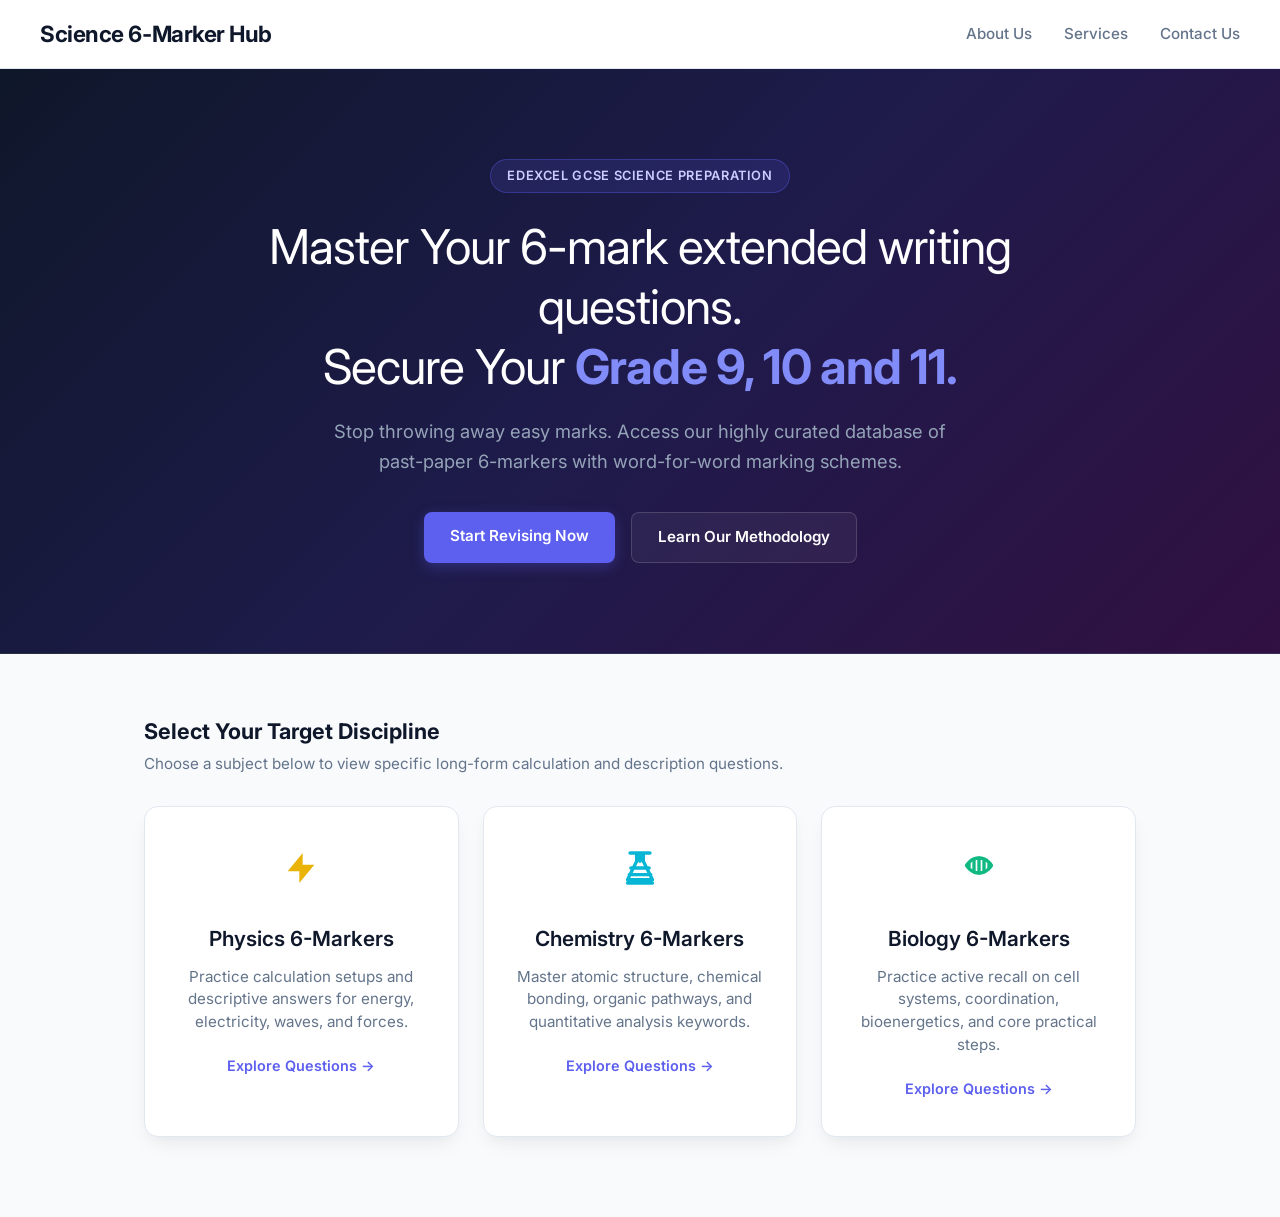
==== index.html @ d4a6e30b "Add files via upload" ====
<!DOCTYPE html>
<html lang="en">
<head>
    <meta charset="UTF-8">
    <meta name="viewport" content="width=device-width, initial-scale=1.0">
    <title>Science 6-Marker Hub</title>
    <link href="https://fonts.googleapis.com/css2?family=Inter:wght@300;400;500;600;700&display=swap" rel="stylesheet">
    <link rel="stylesheet" href="style.css">
    <script defer src="https://cloud.umami.is/script.js" data-website-id="7f2b7de7-ae0b-407a-bd67-a8b2489c8e01"></script>
    <meta name="google-site-verification" content="FBWIJulvHArpdq0HmA_LhvF2AHyaF7AgH3ucS09rpbA" />
</head>
<body>

    <nav class="top-nav-bar">
        <h1 class="brand-title">Science 6-Marker Hub</h1>
        <div class="nav-links-cluster">
            <a href="about.html" class="top-nav-link">About Us</a>
            <a href="services.html" class="top-nav-link">Services</a>
            <a href="contact.html" class="top-nav-link">Contact Us</a>
        </div>
    </nav>

    <section class="hero-section">
        <div class="hero-content">
            <span class="hero-badge">Edexcel GCSE Science Preparation</span>
            <h2 class="hero-title">Master Your 6-mark extended writing questions. <br>Secure Your <strong>Grade 9, 10 and 11.</strong></h2>
            <p class="hero-subtitle">Stop throwing away easy marks. Access our highly curated database of past-paper 6-markers with word-for-word marking schemes.</p>
            
            <div class="hero-actions">
                <a href="#directory" class="hero-btn primary-btn">Start Revising Now </a>
                <a href="about.html" class="hero-btn secondary-btn">Learn Our Methodology</a>
            </div>
        </div>
    </section>

    <div class="app-container" id="directory">
        <div class="section-header">
            <h3>Select Your Target Discipline</h3>
            <p>Choose a subject below to view specific long-form calculation and description questions.</p>
        </div>

        <main class="directory-grid">
            <a href="physics.html" class="subject-card">
                <div class="card-icon" style="color: #eab308;">
                    <svg xmlns="http://www.w3.org/2000/svg" width="40" height="40" viewBox="0 0 24 24" fill="currentColor">
                        <path d="M13 10V3L4 14h7v7l9-11h-7z"/>
                    </svg>
                </div>
                <h2>Physics 6-Markers</h2>
                <p>Practice calculation setups and descriptive answers for energy, electricity, waves, and forces.</p>
                <span class="card-action-link">Explore Questions →</span>
            </a>

            <a href="chemistry.html" class="subject-card">
                <div class="card-icon" style="color: #06b6d4;">
                    <svg xmlns="http://www.w3.org/2000/svg" width="40" height="40" viewBox="0 0 24 24" fill="none" stroke="currentColor" stroke-width="2" stroke-linecap="round" stroke-linejoin="round">
                        <path d="M6 3h12M12 3v5M4.5 21h15M6.5 12h11M5.5 16h13M10 8l-5.5 11h15L14 8V3h-4z"/>
                    </svg>
                </div>
                <h2>Chemistry 6-Markers</h2>
                <p>Master atomic structure, chemical bonding, organic pathways, and quantitative analysis keywords.</p>
                <span class="card-action-link">Explore Questions →</span>
            </a>

            <a href="biology.html" class="subject-card">
                <div class="card-icon" style="color: #10b981;">
                    <svg xmlns="http://www.w3.org/2000/svg" width="40" height="40" viewBox="0 0 24 24" fill="none" stroke="currentColor" stroke-width="2" stroke-linecap="round" stroke-linejoin="round">
                        <path d="M4.5 10.5C4.5 10.5 7 6 12 6s7.5 4.5 7.5 4.5-2.5 4.5-7.5 4.5-7.5-4.5-7.5-4.5z"/>
                        <path d="M12 6v9M9 7.5v6M15 7.5v6M6 9.5v2M18 9.5v2"/>
                    </svg>
                </div>
                <h2>Biology 6-Markers</h2>
                <p>Practice active recall on cell systems, coordination, bioenergetics, and core practical steps.</p>
                <span class="card-action-link">Explore Questions →</span>
            </a>
        </main>
    </div>

</body>
</html>
---- style.css ----
/* ==========================================
   THEME CONFIGURATIONS (Crisp Light Mode)
   ========================================== */
:root {
  --bg-color: #f8fafc;      /* Clean, off-white background canvas */
  --card-bg: #ffffff;       /* Pure white card surfaces to stand out */
  --primary: #5d5fef;       /* Premium brand indigo/purple accent look */
  --primary-hover: #4b4dd6; /* Deeper tone for hover states */
  --text-main: #0f172a;     /* Deep charcoal/slate for razor-sharp text contrast */
  --text-muted: #64748b;    /* Elegant slate-gray for descriptive copy */
  --border: #e2e8f0;        /* Light gray borders for a clean outline look */
}

/* ==========================================
   BASE & STRUCTURAL CONTAINER LAYOUTS
   ========================================== */
* {
  box-sizing: border-box;
  margin: 0;
  padding: 0;
}

body {
  font-family: 'Inter', -apple-system, BlinkMacSystemFont, "Segoe UI", Roboto, sans-serif;
  background-color: var(--bg-color);
  color: var(--text-main);
  line-height: 1.6;
}

.app-container {
  max-width: 1040px;
  margin: 0 auto;
  padding: 0 24px 80px 24px; /* Generous breathing space at the bottom */
}

/* ==========================================
   GLOBAL TOP NAVIGATION BAR STYLING
   ========================================== */
.top-nav-bar {
  display: flex;
  justify-content: space-between;
  align-items: center;
  background: var(--card-bg);
  border-bottom: 1px solid var(--border);
  padding: 16px 40px;
  position: sticky;
  top: 0;
  z-index: 1000;
}

.brand-title {
  font-size: 1.4rem;
  font-weight: 700;
  color: var(--text-main);
  letter-spacing: -0.02em;
  margin: 0;
}

.nav-links-cluster {
  display: flex;
  gap: 32px;
}

.top-nav-link {
  color: var(--text-muted);
  text-decoration: none;
  font-weight: 500;
  font-size: 0.95rem;
  transition: color 0.2s ease;
}

.top-nav-link:hover {
  color: var(--primary);
}

/* ==========================================
   LANDING HERO CONTAINER & ACTIONS
   ========================================== */
.hero-section {
  background: linear-gradient(135deg, #0f172a 0%, #1e1b4b 50%, #311042 100%);
  padding: 90px 24px;
  text-align: center;
  color: #ffffff;
  border-bottom: 1px solid rgba(255, 255, 255, 0.1);
}

.hero-content {
  max-width: 800px;
  margin: 0 auto;
  animation: heroFadeIn 0.5s ease-out;
}

@keyframes heroFadeIn {
  from { opacity: 0; transform: translateY(15px); }
  to { opacity: 1; transform: translateY(0); }
}

.hero-badge {
  background: rgba(93, 95, 239, 0.15);
  border: 1px solid rgba(93, 95, 239, 0.35);
  color: #cbccff;
  padding: 6px 16px;
  border-radius: 99px;
  font-size: 0.8rem;
  font-weight: 600;
  letter-spacing: 0.05em;
  text-transform: uppercase;
  display: inline-block;
  margin-bottom: 24px;
}

.hero-title {
  font-size: 3rem;
  font-weight: 400;
  line-height: 1.25;
  letter-spacing: -0.02em;
  margin-bottom: 20px;
}

.hero-title strong {
  font-weight: 700;
  color: #818cf8; /* Soft readable purple indigo pop */
}

.hero-subtitle {
  font-size: 1.15rem;
  color: #94a3b8;
  line-height: 1.6;
  max-width: 620px;
  margin: 0 auto 36px auto;
}

.hero-actions {
  display: flex;
  justify-content: center;
  gap: 16px;
}

.hero-btn {
  padding: 12px 26px;
  border-radius: 8px;
  font-weight: 600;
  font-size: 0.95rem;
  text-decoration: none;
  transition: all 0.2s ease;
}

.primary-btn {
  background: var(--primary);
  color: #ffffff;
  box-shadow: 0 4px 14px rgba(93, 95, 239, 0.3);
}

.primary-btn:hover {
  background: var(--primary-hover);
  transform: translateY(-2px);
  box-shadow: 0 6px 20px rgba(93, 95, 239, 0.5);
}

.secondary-btn {
  background: rgba(255, 255, 255, 0.05);
  color: #ffffff;
  border: 1px solid rgba(255, 255, 255, 0.15);
}

.secondary-btn:hover {
  background: rgba(255, 255, 255, 0.1);
  border-color: rgba(255, 255, 255, 0.3);
}

/* ==========================================
   GRIDS AND DIRECTORY CARDS Layouts
   ========================================== */
.section-header {
  margin-top: 60px;
  margin-bottom: 30px;
  text-align: left;
}

.section-header h3 {
  font-size: 1.35rem;
  font-weight: 700;
  color: var(--text-main);
  margin-bottom: 4px;
}

.section-header p {
  color: var(--text-muted);
  font-size: 0.95rem;
}

.directory-grid {
  display: grid;
  grid-template-columns: repeat(auto-fit, minmax(280px, 1fr));
  gap: 24px;
}

.subject-card {
  background-color: var(--card-bg);   
  border: 1px solid var(--border);    
  border-radius: 14px;          
  padding: 35px 24px;
  text-align: center;
  text-decoration: none;        
  color: inherit;               
  box-shadow: 0 10px 25px -5px rgba(15, 23, 42, 0.05), 0 8px 16px -6px rgba(15, 23, 42, 0.05); 
  transition: transform 0.25s ease, border-color 0.25s ease, box-shadow 0.25s ease;
}

.subject-card:hover {
  transform: translateY(-5px);  
  border-color: #cbd5e1;        
  box-shadow: 0 20px 25px -5px rgba(15, 23, 42, 0.1), 0 10px 10px -5px rgba(15, 23, 42, 0.04);
}

.card-icon {
  font-size: 2.5rem;
  margin-bottom: 16px;
}

.subject-card h2 {
  font-size: 1.3rem;
  font-weight: 600;
  color: var(--text-main);
  margin-bottom: 10px;
}

.subject-card p {
  color: var(--text-muted);
  font-size: 0.95rem;
  line-height: 1.5;
}

.card-action-link {
  display: inline-block;
  margin-top: 20px;
  font-size: 0.9rem;
  font-weight: 600;
  color: var(--primary);
  transition: transform 0.2s ease;
}

.subject-card:hover .card-action-link {
  transform: translateX(4px);
}

/* ==========================================
   SUBJECT SUBPAGE STRUCTURES
   ========================================== */
.subject-header {
  text-align: left;
  margin-top: 40px;
  margin-bottom: 30px;
}

.back-link {
  color: var(--primary);
  text-decoration: none;
  font-weight: 600;
  font-size: 0.95rem;
  display: inline-block;
  margin-bottom: 16px;
  transition: color 0.2s ease;
}

.back-link:hover {
  color: var(--primary-hover);
}

.subject-title {
  font-size: 2.4rem;
  font-weight: 700;
  color: var(--text-main);
  letter-spacing: -0.02em;
  margin-bottom: 6px;
}

.subject-subtitle {
  color: var(--text-muted);
  font-size: 1.05rem;
}

.controls-bar {
  background: var(--card-bg);
  border: 1px solid var(--border);
  border-radius: 12px;
  padding: 16px 24px;
  margin-bottom: 35px;
}

.filter-wrapper {
  display: flex;
  align-items: center;
  gap: 12px;
}

.filter-wrapper label {
  font-weight: 600;
  font-size: 0.95rem;
  color: var(--text-main);
}

.filter-wrapper select {
  padding: 8px 16px;
  font-size: 0.95rem;
  font-family: inherit;
  color: var(--text-main);
  background: var(--bg-color);
  border: 1px solid var(--border);
  border-radius: 6px;
  outline: none;
  cursor: pointer;
  min-width: 220px;
  transition: border-color 0.2s ease;
}

.filter-wrapper select:focus {
  border-color: var(--primary);
}

.feed-status-heading {
  font-size: 1.25rem;
  font-weight: 700;
  margin-bottom: 20px;
  color: var(--text-main);
}

/* ==========================================
   DYNAMIC QUESTION FEED CARDS
   ========================================== */
.card {
  background: var(--card-bg);
  border: 1px solid var(--border);
  border-radius: 12px;       
  padding: 24px;
  margin-bottom: 20px;
  box-shadow: 0 4px 6px -1px rgba(15, 23, 42, 0.02);
  cursor: pointer;
  transition: transform 0.2s ease, box-shadow 0.2s ease;
}

.card:hover {
  transform: translateY(-2px);
  box-shadow: 0 10px 15px -3px rgba(15, 23, 42, 0.05);
}

.card-header {
  display: flex;
  justify-content: space-between; 
  align-items: center;            
  margin-bottom: 14px;
  border-bottom: 1px solid var(--border); 
  padding-bottom: 8px;
}

.question-text {
  font-size: 1.05rem;
  color: var(--text-main);
  line-height: 1.6;
}

.question-diagram {
  display: block;
  max-width: 100%;           
  height: auto;              
  max-height: 250px;         
  margin: 16px auto 0 auto;  
  border: 1px solid var(--border);
  border-radius: 6px;
  background-color: #f8fafc; 
}

.no-questions {  
  color: var(--text-muted);  
  font-style: italic;  
  text-align: center;  
  padding: 40px;  
}

/* ==========================================
   INTERACTIVE POP-UP MODAL FRAMEWORK
   ========================================== */
.modal {
  position: fixed;
  top: 0;
  left: 0;
  width: 100%;
  height: 100%;
  background-color: rgba(15, 23, 42, 0.5); 
  backdrop-filter: blur(4px);               
  display: flex;
  justify-content: center;
  align-items: center;
  z-index: 9999;                            
  padding: 20px;
}

.modal-content {
  background: var(--card-bg);
  width: 100%;
  max-width: 680px;                         
  max-height: 85vh;
  border-radius: 16px;
  box-shadow: 0 25px 50px -12px rgba(15, 23, 42, 0.25);
  display: flex;
  flex-direction: column;
  position: relative;
  animation: modalSlideUp 0.25s ease-out;   
  overflow: hidden;
}

@keyframes modalSlideUp {
  from { transform: translateY(20px); opacity: 0; }
  to { transform: translateY(0); opacity: 1; }
}

.modal-header {
  padding: 18px 24px;
  border-bottom: 1px solid var(--border);
  display: flex;
  justify-content: space-between;
  align-items: center;
  background: #f8fafc;
}

#modal-topic {
  font-weight: 600;
  color: var(--primary);
  font-size: 0.95rem;
}

#modal-counter {
  font-size: 0.85rem;
  color: var(--text-muted);
  font-weight: 500;
}

.modal-body {
  padding: 24px;
  overflow-y: auto;                         
  flex-grow: 1;
}

.close-modal-btn {
  position: absolute;
  top: 14px;
  right: 20px;
  font-size: 1.8rem;
  color: var(--text-muted);
  cursor: pointer;
  transition: color 0.2s ease;
  z-index: 10;
}

.close-modal-btn:hover {
  color: #ef4444;                           
}

.modal-footer {
  padding: 16px 24px;
  border-top: 1px solid var(--border);
  background: #f8fafc;
}

.modal-nav-bar {
  display: flex;
  justify-content: space-between;
  padding: 12px 24px;
  background: var(--card-bg);
  border-top: 1px solid var(--border);
}

.action-btn {
  background: var(--card-bg);
  border: 1px solid var(--border);
  padding: 8px 16px;
  border-radius: 6px;
  font-family: inherit;
  font-weight: 600;
  font-size: 0.9rem;
  color: var(--text-main);
  cursor: pointer;
  transition: all 0.2s ease;
}

.action-btn:hover {
  background: var(--bg-color);
  border-color: #cbd5e1;
}

.scheme-toggle {
  width: 100%;                              
  background: #f0fdf4;                      
  color: #166534;
  border-color: #bbf7d0;
}

.scheme-toggle:hover {
  background: #dcfce7;
  border-color: #86efac;
}

.marking-scheme-panel {
  margin-top: 14px;
  padding: 16px;
  background: #f8fafc;
  border: 1px dashed #cbd5e1;
  border-radius: 8px;
  max-height: 200px;
  overflow-y: auto;
}

#modal-scheme-list {
  padding-left: 0;
  margin: 0;
}

#modal-scheme-list li {
  font-size: 0.95rem;
  color: #1e293b;
  line-height: 1.5;
  margin-bottom: 8px;
}

/* ==========================================
   CUSTOM SCROLLBARS & RESPONSIVENESS
   ========================================== */
::-webkit-scrollbar {
  width: 8px;
  height: 8px;
}

::-webkit-scrollbar-track {
  background: #f1f5f9;
}

::-webkit-scrollbar-thumb {
  background: #cbd5e1;
  border-radius: 10px;
}

::-webkit-scrollbar-thumb:hover {
  background: #94a3b8;
}

@media (max-width: 768px) {
  .hero-title { font-size: 2.2rem; }
  .hero-actions { flex-direction: column; gap: 12px; }
  .hero-btn { width: 100%; text-align: center; }
  .top-nav-bar { padding: 16px 20px; }
  .nav-links-cluster { gap: 16px; }
}
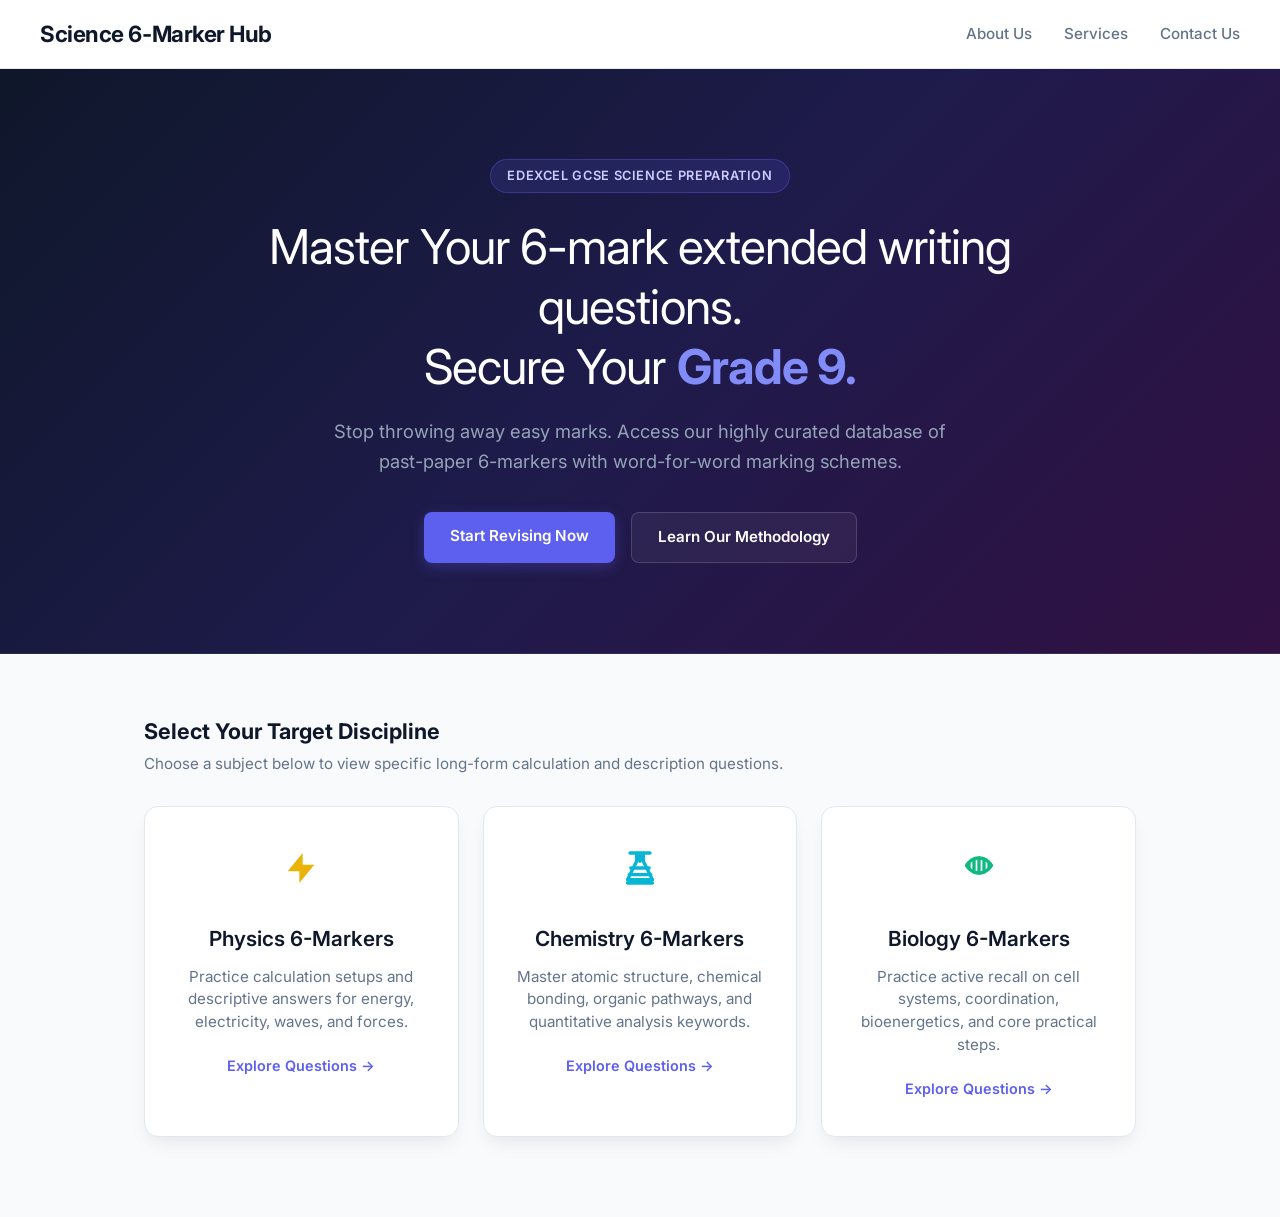
==== commit 8bce1778: "Add files via upload fixed the grade issue" ====
--- a/index.html
+++ b/index.html
@@ -23,7 +23,7 @@
     <section class="hero-section">
         <div class="hero-content">
             <span class="hero-badge">Edexcel GCSE Science Preparation</span>
-            <h2 class="hero-title">Master Your 6-mark extended writing questions. <br>Secure Your <strong>Grade 9, 10 and 11.</strong></h2>
+            <h2 class="hero-title">Master Your 6-mark extended writing questions. <br>Secure Your <strong>Grade 9.</strong></h2>
             <p class="hero-subtitle">Stop throwing away easy marks. Access our highly curated database of past-paper 6-markers with word-for-word marking schemes.</p>
             
             <div class="hero-actions">
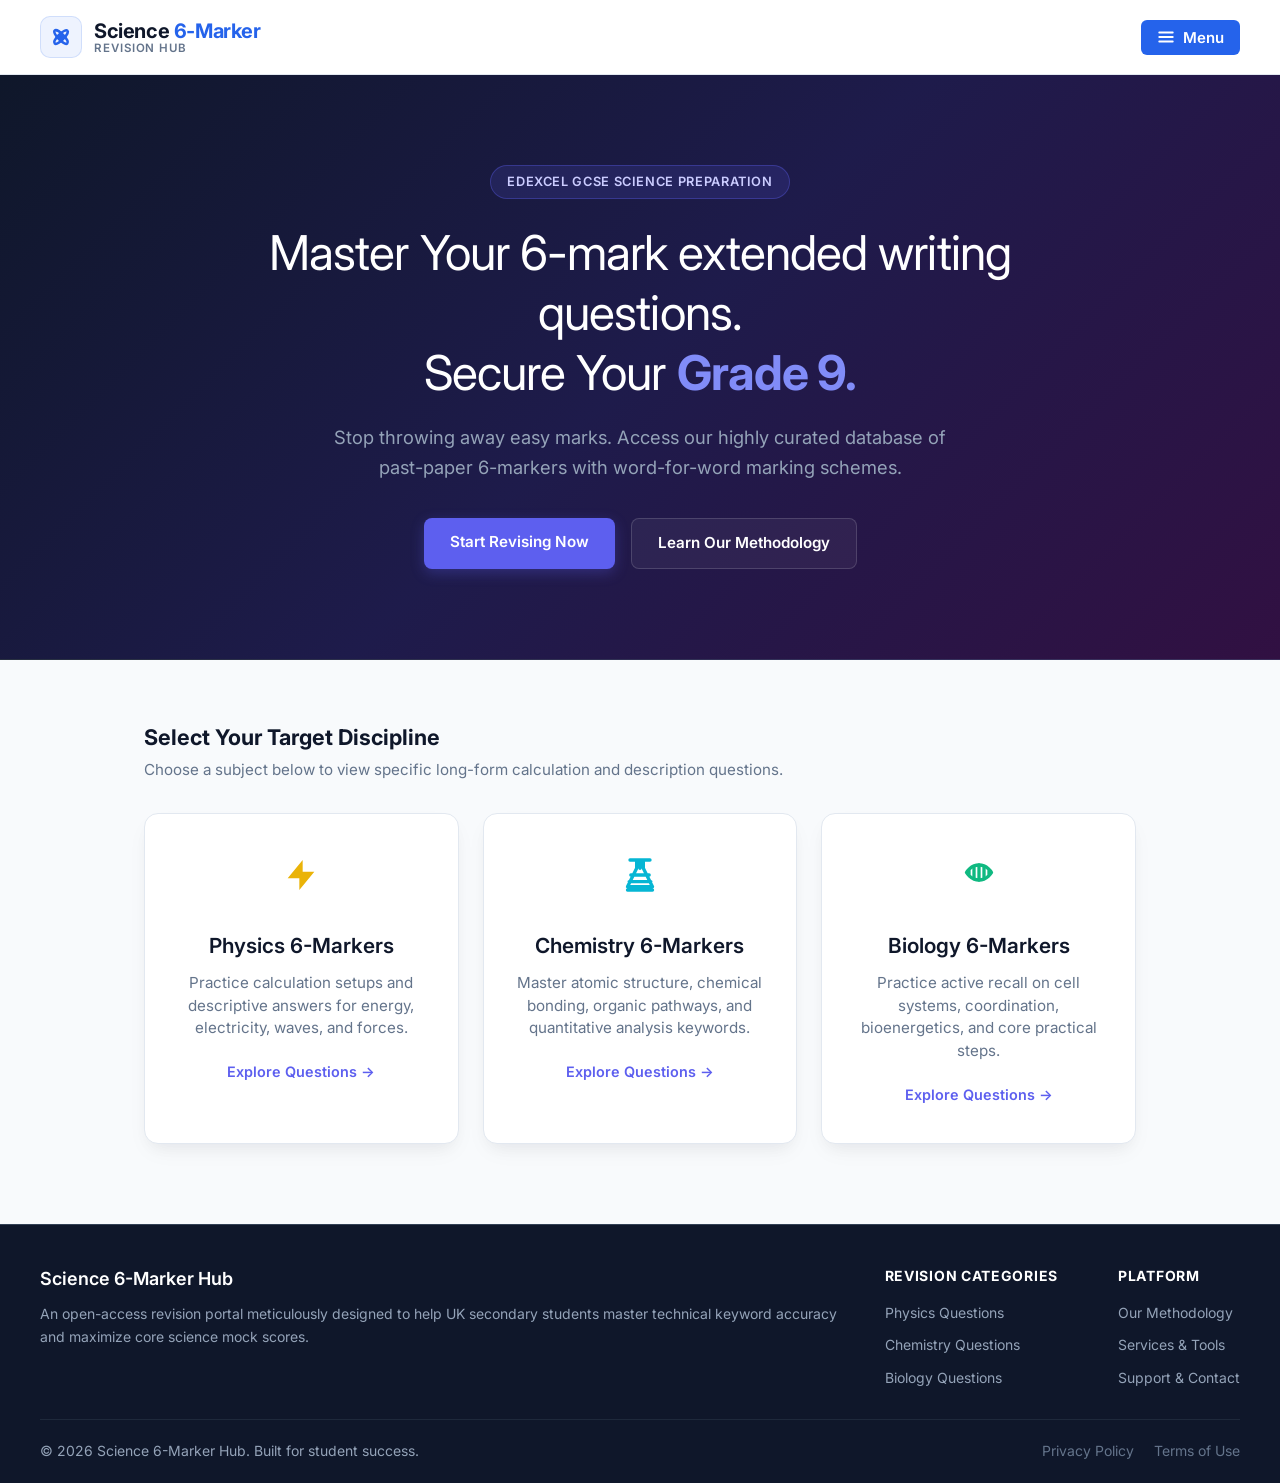
==== commit 9a2a2ba8: "Add files via upload" ====
--- a/index.html
+++ b/index.html
@@ -1,80 +1,340 @@
 <!DOCTYPE html>
 <html lang="en">
 <head>
+    <link rel="icon" type="image/svg+xml" href="favicon.svg">
     <meta charset="UTF-8">
     <meta name="viewport" content="width=device-width, initial-scale=1.0">
-    <title>Science 6-Marker Hub</title>
+    <title>Science 6-Marker Hub | GCSE Biology, Chemistry, Physics Revision</title>
     <link href="https://fonts.googleapis.com/css2?family=Inter:wght@300;400;500;600;700&display=swap" rel="stylesheet">
     <link rel="stylesheet" href="style.css">
     <script defer src="https://cloud.umami.is/script.js" data-website-id="7f2b7de7-ae0b-407a-bd67-a8b2489c8e01"></script>
     <meta name="google-site-verification" content="FBWIJulvHArpdq0HmA_LhvF2AHyaF7AgH3ucS09rpbA" />
+
+    <style>
+        /* Setup page wrapper layout to keep footer at the bottom */
+        html, body {
+            height: 100%;
+            margin: 0;
+            display: flex;
+            flex-direction: column;
+            font-family: 'Inter', sans-serif;
+        }
+
+        /* Forces content area to fill the space above the footer */
+        .content-wrapper {
+            flex: 1 0 auto;
+        }
+
+       /* The Side Navigation Panel - Modified for Right Side */
+        .side-menu {
+            height: 100%;
+            width: 0; 
+            position: fixed;
+            z-index: 2000; 
+            top: 0;
+            right: 0; /* ⬅️ Changed from left to right */
+            background-color: #111111; 
+            overflow-x: hidden;
+            transition: 0.4s ease; 
+            padding-top: 60px;
+            box-shadow: 0 0 15px rgba(0, 0, 0, 0.5);
+        }
+
+        /* Menu Links */
+        .side-menu a {
+            padding: 15px 30px;
+            text-decoration: none;
+            font-size: 20px;
+            font-weight: 500;
+            color: #94a3b8; /* Subtle text link color */
+            display: block;
+            transition: 0.3s;
+        }
+
+        /* Hover effect on menu options */
+        .side-menu a:hover {
+            color: #ffffff;
+            background-color: #1e293b; /* Highlights selection panel */
+        }
+
+        /* Close Button inside the panel */
+        .side-menu .close-btn {
+            position: absolute;
+            top: 15px;
+            left: 25px;
+            font-size: 36px;
+            padding: 0;
+            background: none;
+            border: none;
+            line-height: 1;
+        }
+        
+        .side-menu .close-btn:hover {
+            background-color: transparent;
+            color: #ef4444; /* Turns red when hovered */
+        }
+
+        /* Overhauled Trigger Button Design */
+        .menu-btn {
+            font-family: 'Inter', sans-serif;
+            font-size: 15px;
+            font-weight: 600;
+            cursor: pointer;
+            background-color: #2563eb; /* Matches primary brand blue button */
+            color: white;
+            padding: 8px 16px;
+            border: none;
+            border-radius: 6px;
+            display: flex;
+            align-items: center;
+            gap: 8px;
+            transition: background 0.2s ease;
+        }
+
+        .menu-btn:hover {
+            background-color: #1d4ed8;
+        }
+
+        /* --- MODERN FOOTER CSS --- */
+        .site-footer {
+            flex-shrink: 0;
+            background-color: #0f172a; /* Sophisticated deep slate dark background */
+            color: #94a3b8;
+            padding: 40px 20px 20px 20px;
+            border-top: 1px solid #334155;
+            font-size: 14px;
+        }
+
+        .footer-container {
+            max-width: 1200px;
+            margin: 0 auto;
+            display: flex;
+            flex-wrap: wrap;
+            justify-content: space-between;
+            gap: 30px;
+        }
+
+        .footer-brand {
+            flex: 1;
+            min-width: 250px;
+        }
+
+        .footer-brand h4 {
+            color: #ffffff;
+            font-size: 18px;
+            margin: 0 0 10px 0;
+            font-weight: 600;
+        }
+
+        .footer-brand p {
+            line-height: 1.6;
+            margin: 0;
+        }
+
+        .footer-links-group {
+            display: flex;
+            gap: 60px;
+            flex-wrap: wrap;
+        }
+
+        .footer-column {
+            display: flex;
+            flex-direction: column;
+            gap: 10px;
+        }
+
+        .footer-column h5 {
+            color: #ffffff;
+            font-size: 14px;
+            margin: 0 0 5px 0;
+            text-transform: uppercase;
+            letter-spacing: 0.05em;
+        }
+
+        .footer-column a {
+            color: #94a3b8;
+            text-decoration: none;
+            transition: color 0.2s ease;
+        }
+
+        .footer-column a:hover {
+            color: #3b82f6; /* Pops blue on hover */
+        }
+
+        .footer-bottom {
+            max-width: 1200px;
+            margin: 30px auto 0 auto;
+            padding-top: 20px;
+            border-top: 1px solid #1e293b;
+            display: flex;
+            justify-content: space-between;
+            flex-wrap: wrap;
+            gap: 15px;
+            align-items: center;
+        }
+
+        .footer-bottom p {
+            margin: 0;
+        }
+
+        .footer-meta-links {
+            display: flex;
+            gap: 20px;
+        }
+
+        .footer-meta-links a {
+            color: #64748b;
+            text-decoration: none;
+        }
+
+        .footer-meta-links a:hover {
+            color: #94a3b8;
+        }
+    </style>
 </head>
 <body>
 
-    <nav class="top-nav-bar">
-        <h1 class="brand-title">Science 6-Marker Hub</h1>
-        <div class="nav-links-cluster">
-            <a href="about.html" class="top-nav-link">About Us</a>
-            <a href="services.html" class="top-nav-link">Services</a>
-            <a href="contact.html" class="top-nav-link">Contact Us</a>
+    <div class="content-wrapper">
+
+        <div id="sideMenu" class="side-menu">
+            <a href="javascript:void(0)" class="close-btn" onclick="toggleMenu()">&times;</a>
+            <a href="index.html" onclick="toggleMenu()">Home</a>
+            <a href="physics.html" onclick="toggleMenu()">Physics</a>
+            <a href="chemistry.html" onclick="toggleMenu()">Chemistry</a>
+            <a href="biology.html" onclick="toggleMenu()">Biology</a>
+            <a href="about.html" onclick="toggleMenu()">About Us</a>
+            <a href="services.html" onclick="toggleMenu()">Services</a>
+            <a href="contact.html" onclick="toggleMenu()">Contact Us</a>
         </div>
-    </nav>
-
-    <section class="hero-section">
-        <div class="hero-content">
-            <span class="hero-badge">Edexcel GCSE Science Preparation</span>
-            <h2 class="hero-title">Master Your 6-mark extended writing questions. <br>Secure Your <strong>Grade 9.</strong></h2>
-            <p class="hero-subtitle">Stop throwing away easy marks. Access our highly curated database of past-paper 6-markers with word-for-word marking schemes.</p>
+
+        <nav class="top-nav-bar">
+            <a href="index.html" class="brand-logo-link" style="text-decoration: none; display: flex; align-items: center; gap: 12px;">
+                <div class="logo-icon-wrapper" style="display: flex; align-items: center; justify-content: center; background: rgba(37, 99, 235, 0.08); padding: 8px; border-radius: 10px; border: 1px solid rgba(37, 99, 235, 0.15);">
+                    <svg xmlns="http://www.w3.org/2000/svg" width="24" height="24" viewBox="0 0 24 24" fill="none" stroke="#2563eb" stroke-width="2.5" stroke-linecap="round" stroke-linejoin="round">
+                        <ellipse cx="12" cy="12" rx="3" ry="9" transform="rotate(45 12 12)"></ellipse>
+                        <ellipse cx="12" cy="12" rx="3" ry="9" transform="rotate(-45 12 12)"></ellipse>
+                        <circle cx="12" cy="12" r="2" fill="#2563eb"></circle>
+                    </svg>
+                </div>
+                
+                <div class="logo-text-wrapper" style="display: flex; flex-direction: column; line-height: 1.1;">
+                    <h1 class="brand-title" style="font-size: 1.25rem; font-weight: 700; color: #0f172a; margin: 0; letter-spacing: -0.02em;">
+                        Science <span style="color: #2563eb;">6-Marker</span>
+                    </h1>
+                    <span class="logo-subtext" style="font-size: 0.72rem; font-weight: 600; text-transform: uppercase; letter-spacing: 0.08em; color: #64748b;">
+                        Revision Hub
+                    </span>
+                </div>
+            </a>
             
-            <div class="hero-actions">
-                <a href="#directory" class="hero-btn primary-btn">Start Revising Now </a>
-                <a href="about.html" class="hero-btn secondary-btn">Learn Our Methodology</a>
-            </div>
+            <div class="nav-links-cluster">
+                <button class="menu-btn" onclick="toggleMenu()">
+                    <svg width="18" height="18" viewBox="0 0 24 24" fill="none" stroke="currentColor" stroke-width="2.5" stroke-linecap="round" stroke-linejoin="round">
+                        <line x1="3" y1="12" x2="21" y2="12"></line>
+                        <line x1="3" y1="6" x2="21" y2="6"></line>
+                        <line x1="3" y1="18" x2="21" y2="18"></line>
+                    </svg>
+                    Menu
+                </button>
+            </div>
+        </nav>
+
+        <section class="hero-section">
+            <div class="hero-content">
+                <span class="hero-badge">Edexcel GCSE Science Preparation</span>
+                <h2 class="hero-title">Master Your 6-mark extended writing questions. <br>Secure Your <strong>Grade 9.</strong></h2>
+                <p class="hero-subtitle">Stop throwing away easy marks. Access our highly curated database of past-paper 6-markers with word-for-word marking schemes.</p>
+                
+                <div class="hero-actions">
+                    <a href="#directory" class="hero-btn primary-btn">Start Revising Now </a>
+                    <a href="about.html" class="hero-btn secondary-btn">Learn Our Methodology</a>
+                </div>
+            </div>
+        </section>
+
+        <div class="app-container" id="directory">
+            <div class="section-header">
+                <h3>Select Your Target Discipline</h3>
+                <p>Choose a subject below to view specific long-form calculation and description questions.</p>
+            </div>
+
+            <main class="directory-grid">
+                <a href="physics.html" class="subject-card">
+                    <div class="card-icon" style="color: #eab308;">
+                        <svg xmlns="http://www.w3.org/2000/svg" width="40" height="40" viewBox="0 0 24 24" fill="currentColor">
+                            <path d="M13 10V3L4 14h7v7l9-11h-7z"/>
+                        </svg>
+                    </div>
+                    <h2>Physics 6-Markers</h2>
+                    <p>Practice calculation setups and descriptive answers for energy, electricity, waves, and forces.</p>
+                    <span class="card-action-link">Explore Questions →</span>
+                </a>
+
+                <a href="chemistry.html" class="subject-card">
+                    <div class="card-icon" style="color: #06b6d4;">
+                        <svg xmlns="http://www.w3.org/2000/svg" width="40" height="40" viewBox="0 0 24 24" fill="none" stroke="currentColor" stroke-width="2" stroke-linecap="round" stroke-linejoin="round">
+                            <path d="M6 3h12M12 3v5M4.5 21h15M6.5 12h11M5.5 16h13M10 8l-5.5 11h15L14 8V3h-4z"/>
+                        </svg>
+                    </div>
+                    <h2>Chemistry 6-Markers</h2>
+                    <p>Master atomic structure, chemical bonding, organic pathways, and quantitative analysis keywords.</p>
+                    <span class="card-action-link">Explore Questions →</span>
+                </a>
+
+                <a href="biology.html" class="subject-card">
+                    <div class="card-icon" style="color: #10b981;">
+                        <svg xmlns="http://www.w3.org/2000/svg" width="40" height="40" viewBox="0 0 24 24" fill="none" stroke="currentColor" stroke-width="2" stroke-linecap="round" stroke-linejoin="round">
+                            <path d="M4.5 10.5C4.5 10.5 7 6 12 6s7.5 4.5 7.5 4.5-2.5 4.5-7.5 4.5-7.5-4.5-7.5-4.5z"/>
+                            <path d="M12 6v9M9 7.5v6M15 7.5v6M6 9.5v2M18 9.5v2"/>
+                        </svg>
+                    </div>
+                    <h2>Biology 6-Markers</h2>
+                    <p>Practice active recall on cell systems, coordination, bioenergetics, and core practical steps.</p>
+                    <span class="card-action-link">Explore Questions →</span>
+                </a>
+            </main>
         </div>
-    </section>
-
-    <div class="app-container" id="directory">
-        <div class="section-header">
-            <h3>Select Your Target Discipline</h3>
-            <p>Choose a subject below to view specific long-form calculation and description questions.</p>
+
+    </div> <footer class="site-footer">
+        <div class="footer-container">
+            <div class="footer-brand">
+                <h4>Science 6-Marker Hub</h4>
+                <p>An open-access revision portal meticulously designed to help UK secondary students master technical keyword accuracy and maximize core science mock scores.</p>
+            </div>
+            <div class="footer-links-group">
+                <div class="footer-column">
+                    <h5>Revision Categories</h5>
+                    <a href="physics.html">Physics Questions</a>
+                    <a href="chemistry.html">Chemistry Questions</a>
+                    <a href="biology.html">Biology Questions</a>
+                </div>
+                <div class="footer-column">
+                    <h5>Platform</h5>
+                    <a href="about.html">Our Methodology</a>
+                    <a href="services.html">Services & Tools</a>
+                    <a href="contact.html">Support & Contact</a>
+                </div>
+            </div>
         </div>
-
-        <main class="directory-grid">
-            <a href="physics.html" class="subject-card">
-                <div class="card-icon" style="color: #eab308;">
-                    <svg xmlns="http://www.w3.org/2000/svg" width="40" height="40" viewBox="0 0 24 24" fill="currentColor">
-                        <path d="M13 10V3L4 14h7v7l9-11h-7z"/>
-                    </svg>
-                </div>
-                <h2>Physics 6-Markers</h2>
-                <p>Practice calculation setups and descriptive answers for energy, electricity, waves, and forces.</p>
-                <span class="card-action-link">Explore Questions →</span>
-            </a>
-
-            <a href="chemistry.html" class="subject-card">
-                <div class="card-icon" style="color: #06b6d4;">
-                    <svg xmlns="http://www.w3.org/2000/svg" width="40" height="40" viewBox="0 0 24 24" fill="none" stroke="currentColor" stroke-width="2" stroke-linecap="round" stroke-linejoin="round">
-                        <path d="M6 3h12M12 3v5M4.5 21h15M6.5 12h11M5.5 16h13M10 8l-5.5 11h15L14 8V3h-4z"/>
-                    </svg>
-                </div>
-                <h2>Chemistry 6-Markers</h2>
-                <p>Master atomic structure, chemical bonding, organic pathways, and quantitative analysis keywords.</p>
-                <span class="card-action-link">Explore Questions →</span>
-            </a>
-
-            <a href="biology.html" class="subject-card">
-                <div class="card-icon" style="color: #10b981;">
-                    <svg xmlns="http://www.w3.org/2000/svg" width="40" height="40" viewBox="0 0 24 24" fill="none" stroke="currentColor" stroke-width="2" stroke-linecap="round" stroke-linejoin="round">
-                        <path d="M4.5 10.5C4.5 10.5 7 6 12 6s7.5 4.5 7.5 4.5-2.5 4.5-7.5 4.5-7.5-4.5-7.5-4.5z"/>
-                        <path d="M12 6v9M9 7.5v6M15 7.5v6M6 9.5v2M18 9.5v2"/>
-                    </svg>
-                </div>
-                <h2>Biology 6-Markers</h2>
-                <p>Practice active recall on cell systems, coordination, bioenergetics, and core practical steps.</p>
-                <span class="card-action-link">Explore Questions →</span>
-            </a>
-        </main>
-    </div>
+        <div class="footer-bottom">
+            <p>&copy; 2026 Science 6-Marker Hub. Built for student success.</p>
+            <div class="footer-meta-links">
+                <a href="about.html#privacy">Privacy Policy</a>
+                <a href="about.html#terms">Terms of Use</a>
+            </div>
+        </div>
+    </footer>
+
+    <script>
+        function toggleMenu() {
+            var menu = document.getElementById("sideMenu");
+            if (menu.style.width === "250px") {
+                menu.style.width = "0";
+            } else {
+                menu.style.width = "250px";
+            }
+        }
+    </script>
 
 </body>
 </html>
--- a/style.css
+++ b/style.css
@@ -549,4 +549,80 @@
   .hero-btn { width: 100%; text-align: center; }
   .top-nav-bar { padding: 16px 20px; }
   .nav-links-cluster { gap: 16px; }
+}
+/* The Main Menu Button */
+/* ==========================================
+   OVERHAULED RIGHT-SIDE MENU COMPONENT
+   ========================================== */
+
+/* The Main Menu Button Layout */
+.menu-btn {
+    font-family: 'Inter', sans-serif;
+    font-size: 15px;
+    font-weight: 600;
+    cursor: pointer;
+    background-color: var(--primary); /* Uses your premium purple brand variable */
+    color: white;
+    padding: 8px 16px;
+    border: none;
+    border-radius: 6px;
+    display: flex;
+    align-items: center;
+    gap: 8px;
+    transition: background 0.2s ease, transform 0.2s ease;
+}
+
+.menu-btn:hover {
+    background-color: var(--primary-hover);
+    transform: translateY(-1px);
+}
+
+/* The Side Navigation Panel - Configured for the Right Side */
+.side-menu {
+    height: 100%;
+    width: 0; /* Starts hidden at 0 width layout */
+    position: fixed;
+    z-index: 9999; /* Higher priority than your pop-up modals */
+    top: 0;
+    right: 0; /* ⬅️ Moves the menu panel anchor from left to right side */
+    background-color: #0f172a; /* Slate dark background to match your site footer */
+    overflow-x: hidden;
+    transition: 0.4s cubic-bezier(0.16, 1, 0.3, 1); /* Ultra-smooth modern easing */
+    padding-top: 80px;
+    box-shadow: -5px 0 25px rgba(15, 23, 42, 0.15);
+}
+
+/* Navigation Links inside the Side Menu */
+.side-menu a {
+    padding: 14px 32px;
+    text-decoration: none;
+    font-size: 1.15rem;
+    font-weight: 500;
+    color: #94a3b8;
+    display: block;
+    transition: all 0.2s ease;
+}
+
+/* Hover effects for options panel items */
+.side-menu a:hover {
+    color: #ffffff;
+    background-color: #1e293b;
+    padding-left: 38px; /* Elegant slight push-right effect on selection */
+}
+
+/* Position and style the close button on the top-LEFT of the panel */
+.side-menu .close-btn {
+    position: absolute;
+    top: 15px;
+    left: 24px; /* ⬅️ Moved from right to left to stay clear of right margin text */
+    font-size: 32px;
+    color: #64748b;
+    padding: 0;
+    cursor: pointer;
+    line-height: 1;
+}
+
+.side-menu .close-btn:hover {
+    color: #ef4444; /* Turns warning red on hover */
+    background-color: transparent;
 }
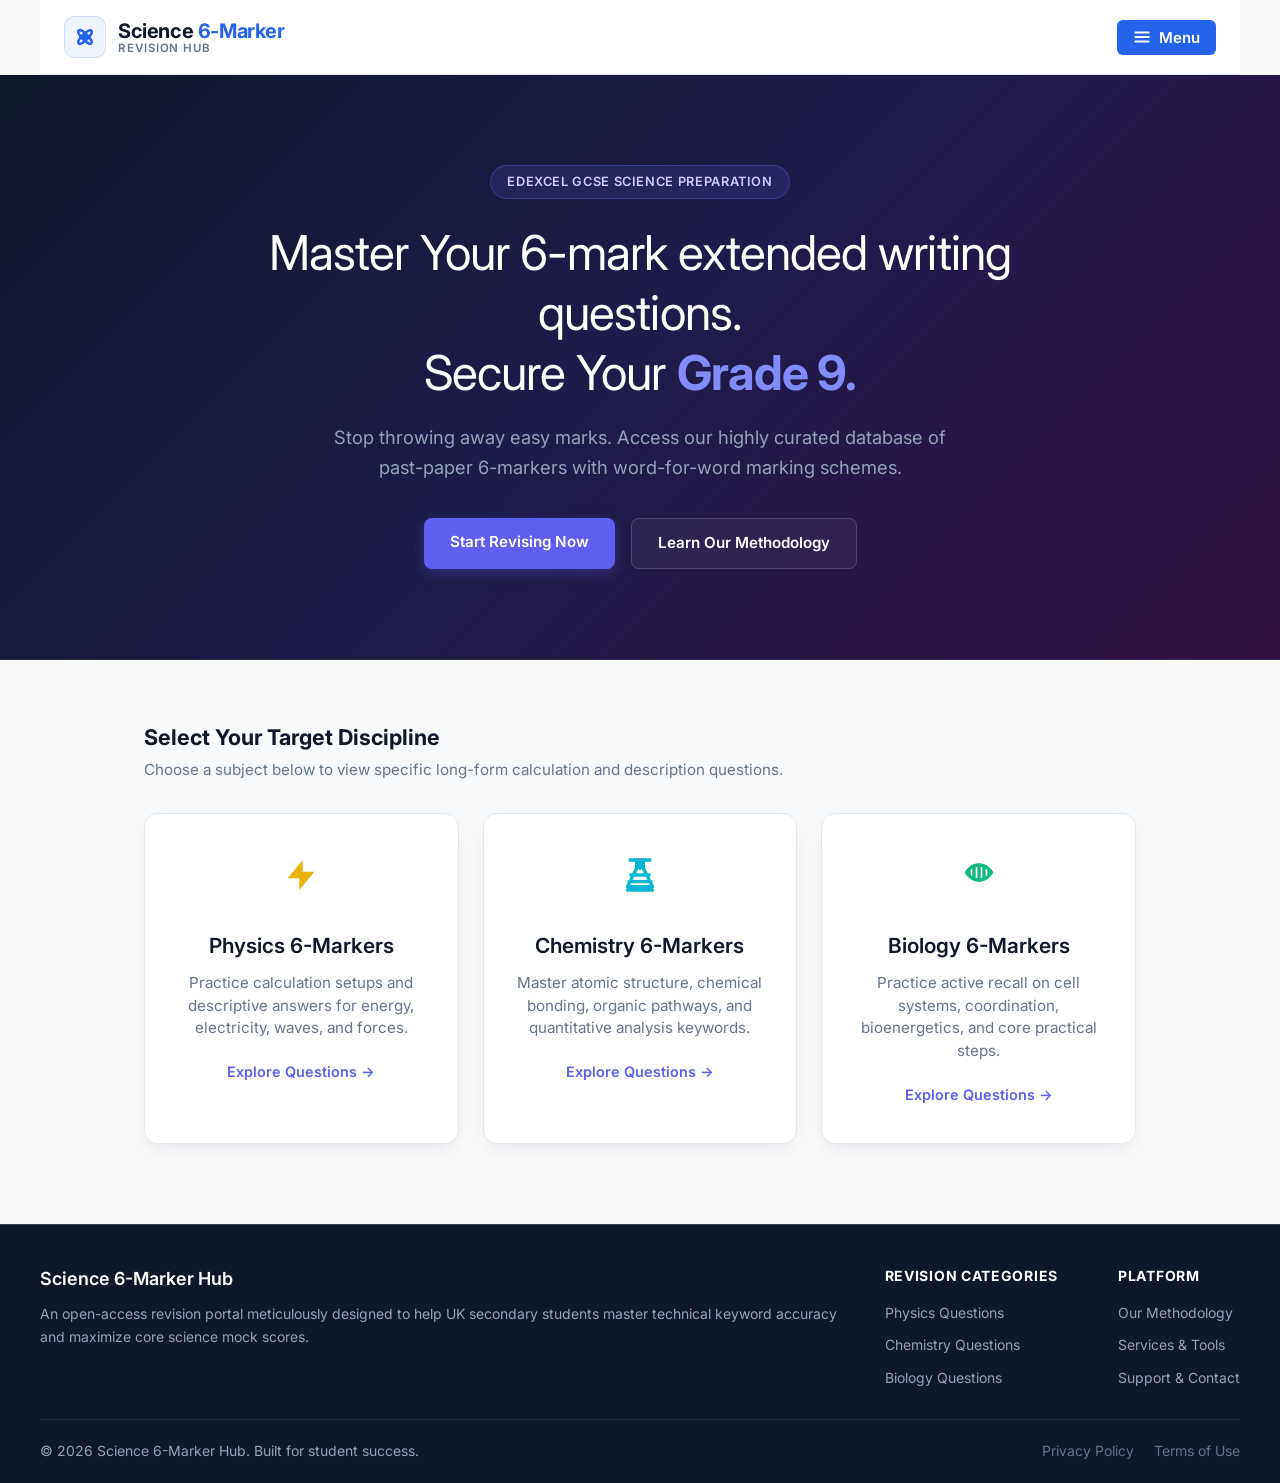
==== commit 2ca6d5a1: "Add files via upload" ====
--- a/index.html
+++ b/index.html
@@ -6,7 +6,7 @@
     <meta name="viewport" content="width=device-width, initial-scale=1.0">
     <title>Science 6-Marker Hub | GCSE Biology, Chemistry, Physics Revision</title>
     <link href="https://fonts.googleapis.com/css2?family=Inter:wght@300;400;500;600;700&display=swap" rel="stylesheet">
-    <link rel="stylesheet" href="style.css">
+    <link rel="stylesheet" href="./style.css">
     <script defer src="https://cloud.umami.is/script.js" data-website-id="7f2b7de7-ae0b-407a-bd67-a8b2489c8e01"></script>
     <meta name="google-site-verification" content="FBWIJulvHArpdq0HmA_LhvF2AHyaF7AgH3ucS09rpbA" />
 
@@ -23,6 +23,20 @@
         /* Forces content area to fill the space above the footer */
         .content-wrapper {
             flex: 1 0 auto;
+        }
+
+        /* --- NAVIGATION BAR FIXED LAYOUT --- */
+        .top-nav-bar {
+            display: flex;
+            justify-content: space-between;
+            align-items: center;
+            padding: 16px 24px;
+            background-color: #ffffff;
+            border-bottom: 1px solid #e2e8f0;
+            max-width: 1200px;
+            margin: 0 auto;
+            width: 100%;
+            box-sizing: border-box;
         }
 
        /* The Side Navigation Panel - Modified for Right Side */
@@ -295,7 +309,9 @@
             </main>
         </div>
 
-    </div> <footer class="site-footer">
+    </div> 
+    
+    <footer class="site-footer">
         <div class="footer-container">
             <div class="footer-brand">
                 <h4>Science 6-Marker Hub</h4>
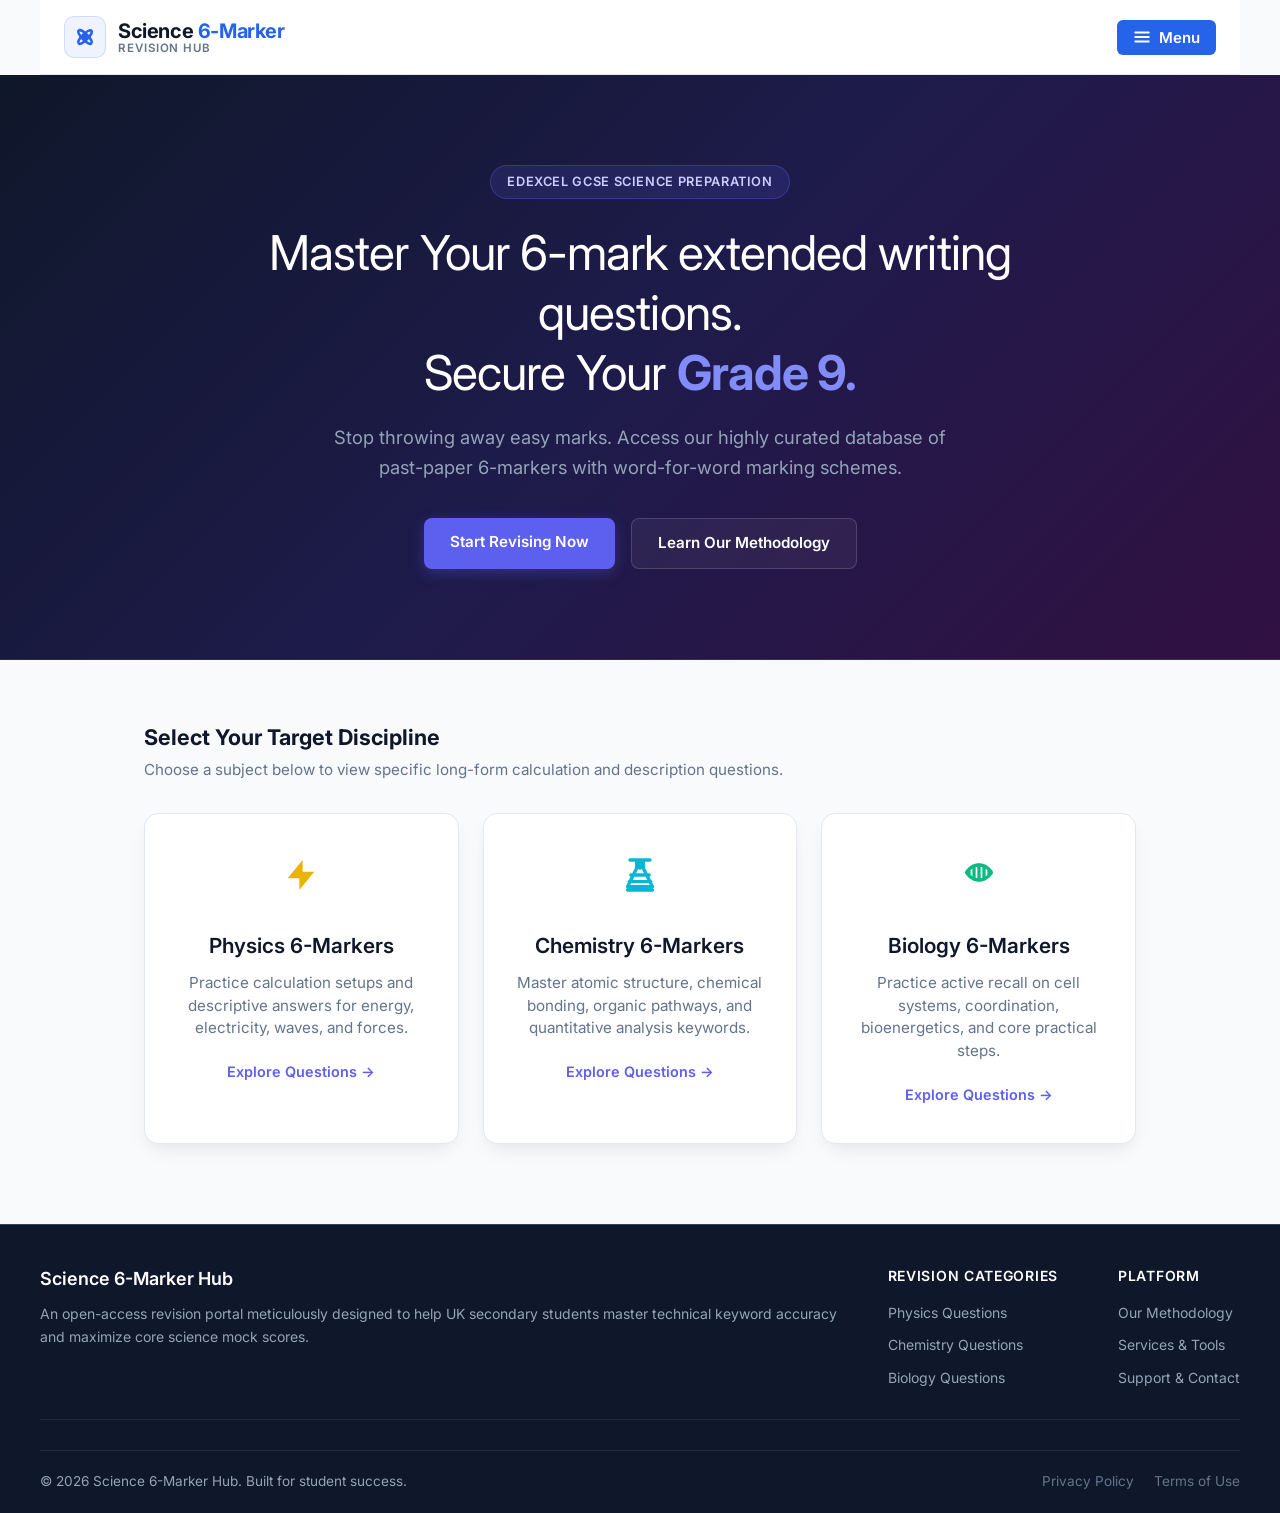
==== commit 8e78df54: "Add files via upload" ====
--- a/index.html
+++ b/index.html
@@ -6,7 +6,7 @@
     <meta name="viewport" content="width=device-width, initial-scale=1.0">
     <title>Science 6-Marker Hub | GCSE Biology, Chemistry, Physics Revision</title>
     <link href="https://fonts.googleapis.com/css2?family=Inter:wght@300;400;500;600;700&display=swap" rel="stylesheet">
-    <link rel="stylesheet" href="./style.css">
+    <link rel="stylesheet" href="style.css">
     <script defer src="https://cloud.umami.is/script.js" data-website-id="7f2b7de7-ae0b-407a-bd67-a8b2489c8e01"></script>
     <meta name="google-site-verification" content="FBWIJulvHArpdq0HmA_LhvF2AHyaF7AgH3ucS09rpbA" />
 
--- a/style.css
+++ b/style.css
@@ -353,12 +353,6 @@
   padding-bottom: 8px;
 }
 
-.question-text {
-  font-size: 1.05rem;
-  color: var(--text-main);
-  line-height: 1.6;
-}
-
 .question-diagram {
   display: block;
   max-width: 100%;           
@@ -378,7 +372,7 @@
 }
 
 /* ==========================================
-   INTERACTIVE POP-UP MODAL FRAMEWORK
+   ENLARGED INTERACTIVE POP-UP MODAL FRAMEWORK
    ========================================== */
 .modal {
   position: fixed;
@@ -386,36 +380,36 @@
   left: 0;
   width: 100%;
   height: 100%;
-  background-color: rgba(15, 23, 42, 0.5); 
-  backdrop-filter: blur(4px);               
+  background-color: rgba(15, 23, 42, 0.7); /* Deepened opacity for high contrast background separation */
+  backdrop-filter: blur(5px);               
   display: flex;
   justify-content: center;
   align-items: center;
   z-index: 9999;                            
-  padding: 20px;
+  padding: 24px;
 }
 
 .modal-content {
   background: var(--card-bg);
-  width: 100%;
-  max-width: 680px;                         
-  max-height: 85vh;
+  width: 94%;
+  max-width: 1020px; /* Overhauled from 680px so question viewports look exceptionally broad */
+  max-height: 88vh;  /* Optimized vertical height allowance */
   border-radius: 16px;
-  box-shadow: 0 25px 50px -12px rgba(15, 23, 42, 0.25);
+  box-shadow: 0 25px 50px -12px rgba(15, 23, 42, 0.3);
   display: flex;
   flex-direction: column;
   position: relative;
-  animation: modalSlideUp 0.25s ease-out;   
+  animation: modalSlideUp 0.22s cubic-bezier(0.16, 1, 0.3, 1);   
   overflow: hidden;
 }
 
 @keyframes modalSlideUp {
-  from { transform: translateY(20px); opacity: 0; }
+  from { transform: translateY(15px); opacity: 0; }
   to { transform: translateY(0); opacity: 1; }
 }
 
 .modal-header {
-  padding: 18px 24px;
+  padding: 20px 32px; /* Increased padding size footprint */
   border-bottom: 1px solid var(--border);
   display: flex;
   justify-content: space-between;
@@ -424,28 +418,47 @@
 }
 
 #modal-topic {
+  font-weight: 700;
+  color: var(--primary);
+  font-size: 1rem;
+}
+
+#modal-counter {
+  font-size: 0.9rem;
+  color: var(--text-muted);
   font-weight: 600;
-  color: var(--primary);
-  font-size: 0.95rem;
-}
-
-#modal-counter {
-  font-size: 0.85rem;
-  color: var(--text-muted);
-  font-weight: 500;
 }
 
 .modal-body {
-  padding: 24px;
+  padding: 32px; /* Expanded technical reading workspace bounds */
   overflow-y: auto;                         
   flex-grow: 1;
+}
+
+/* Expanded text classes inside full-screen frames */
+.modal-body .question-text {
+  font-size: 1.25rem; /* Increased to crisp long-form size */
+  line-height: 1.65;
+  color: #1e293b;
+  font-weight: 400;
+}
+
+/* Forces question rendering content image nodes to adapt perfectly */
+#modal-image-container img {
+  display: block;
+  max-width: 100%;
+  height: auto;
+  max-height: 420px; /* Escalated allowance for crystal clear physics circuit viewports */
+  margin: 20px auto 0 auto;
+  border-radius: 8px;
+  border: 1px solid var(--border);
 }
 
 .close-modal-btn {
   position: absolute;
   top: 14px;
-  right: 20px;
-  font-size: 1.8rem;
+  right: 24px;
+  font-size: 2rem;
   color: var(--text-muted);
   cursor: pointer;
   transition: color 0.2s ease;
@@ -453,11 +466,11 @@
 }
 
 .close-modal-btn:hover {
-  color: #ef4444;                           
+  color: #ef4444;                            
 }
 
 .modal-footer {
-  padding: 16px 24px;
+  padding: 20px 32px;
   border-top: 1px solid var(--border);
   background: #f8fafc;
 }
@@ -465,7 +478,7 @@
 .modal-nav-bar {
   display: flex;
   justify-content: space-between;
-  padding: 12px 24px;
+  padding: 16px 32px;
   background: var(--card-bg);
   border-top: 1px solid var(--border);
 }
@@ -473,11 +486,11 @@
 .action-btn {
   background: var(--card-bg);
   border: 1px solid var(--border);
-  padding: 8px 16px;
+  padding: 10px 20px; /* Broad click state sizes */
   border-radius: 6px;
   font-family: inherit;
   font-weight: 600;
-  font-size: 0.9rem;
+  font-size: 0.95rem;
   color: var(--text-main);
   cursor: pointer;
   transition: all 0.2s ease;
@@ -493,6 +506,7 @@
   background: #f0fdf4;                      
   color: #166534;
   border-color: #bbf7d0;
+  font-size: 1rem;
 }
 
 .scheme-toggle:hover {
@@ -501,12 +515,12 @@
 }
 
 .marking-scheme-panel {
-  margin-top: 14px;
-  padding: 16px;
+  margin-top: 16px;
+  padding: 20px;
   background: #f8fafc;
   border: 1px dashed #cbd5e1;
   border-radius: 8px;
-  max-height: 200px;
+  max-height: 250px;
   overflow-y: auto;
 }
 
@@ -516,10 +530,10 @@
 }
 
 #modal-scheme-list li {
-  font-size: 0.95rem;
+  font-size: 1.05rem; /* Clean text sizes for keys */
   color: #1e293b;
-  line-height: 1.5;
-  margin-bottom: 8px;
+  line-height: 1.6;
+  margin-bottom: 10px;
 }
 
 /* ==========================================
@@ -549,19 +563,21 @@
   .hero-btn { width: 100%; text-align: center; }
   .top-nav-bar { padding: 16px 20px; }
   .nav-links-cluster { gap: 16px; }
-}
-/* The Main Menu Button */
+  .modal { padding: 12px; }
+  .modal-content { width: 100%; max-height: 94vh; }
+  .modal-body { padding: 20px; }
+  .modal-header, .modal-footer, .modal-nav-bar { padding: 14px 20px; }
+}
+
 /* ==========================================
    OVERHAULED RIGHT-SIDE MENU COMPONENT
    ========================================== */
-
-/* The Main Menu Button Layout */
 .menu-btn {
     font-family: 'Inter', sans-serif;
     font-size: 15px;
     font-weight: 600;
     cursor: pointer;
-    background-color: var(--primary); /* Uses your premium purple brand variable */
+    background-color: var(--primary); 
     color: white;
     padding: 8px 16px;
     border: none;
@@ -577,22 +593,20 @@
     transform: translateY(-1px);
 }
 
-/* The Side Navigation Panel - Configured for the Right Side */
 .side-menu {
     height: 100%;
-    width: 0; /* Starts hidden at 0 width layout */
+    width: 0; 
     position: fixed;
-    z-index: 9999; /* Higher priority than your pop-up modals */
+    z-index: 9999; 
     top: 0;
-    right: 0; /* ⬅️ Moves the menu panel anchor from left to right side */
-    background-color: #0f172a; /* Slate dark background to match your site footer */
+    right: 0; 
+    background-color: #0f172a; 
     overflow-x: hidden;
-    transition: 0.4s cubic-bezier(0.16, 1, 0.3, 1); /* Ultra-smooth modern easing */
+    transition: 0.4s cubic-bezier(0.16, 1, 0.3, 1); 
     padding-top: 80px;
     box-shadow: -5px 0 25px rgba(15, 23, 42, 0.15);
 }
 
-/* Navigation Links inside the Side Menu */
 .side-menu a {
     padding: 14px 32px;
     text-decoration: none;
@@ -603,18 +617,16 @@
     transition: all 0.2s ease;
 }
 
-/* Hover effects for options panel items */
 .side-menu a:hover {
     color: #ffffff;
     background-color: #1e293b;
-    padding-left: 38px; /* Elegant slight push-right effect on selection */
-}
-
-/* Position and style the close button on the top-LEFT of the panel */
+    padding-left: 38px; 
+}
+
 .side-menu .close-btn {
     position: absolute;
     top: 15px;
-    left: 24px; /* ⬅️ Moved from right to left to stay clear of right margin text */
+    left: 24px; 
     font-size: 32px;
     color: #64748b;
     padding: 0;
@@ -623,6 +635,137 @@
 }
 
 .side-menu .close-btn:hover {
-    color: #ef4444; /* Turns warning red on hover */
+    color: #ef4444; 
     background-color: transparent;
+}
+
+/* ==========================================
+   GLOBAL FOOTER STYLES
+   ========================================== */
+.site-footer {
+    background-color: #0f172a; 
+    color: #94a3b8; 
+    padding: 40px 24px 20px 24px;
+    font-size: 0.9rem;
+    margin-top: auto; 
+    border-top: 1px solid #1e293b;
+}
+
+.footer-container {
+    max-width: 1200px;
+    margin: 0 auto;
+    display: flex;
+    flex-wrap: wrap;
+    justify-content: space-between;
+    gap: 32px;
+    padding-bottom: 30px;
+    border-bottom: 1px solid #1e293b;
+}
+
+.footer-brand {
+    flex: 1 1 300px;
+}
+
+.footer-brand h4 {
+    color: #ffffff;
+    font-size: 1.2rem;
+    margin: 0 0 12px 0;
+    font-weight: 700;
+}
+
+.footer-brand p {
+    line-height: 1.5;
+    margin: 0;
+}
+
+.footer-links-group {
+    display: flex;
+    gap: 48px;
+    flex-wrap: wrap;
+}
+
+.footer-column {
+    display: flex;
+    flex-direction: column;
+    gap: 10px;
+}
+
+.footer-column h5 {
+    color: #f8fafc;
+    font-size: 0.95rem;
+    margin: 0 0 4px 0;
+    font-weight: 600;
+}
+
+.footer-column a {
+    color: #94a3b8;
+    text-decoration: none;
+    transition: color 0.2s ease;
+}
+
+.footer-column a:hover {
+    color: #2563eb; 
+}
+
+.footer-bottom {
+    max-width: 1200px;
+    margin: 0 auto;
+    padding-top: 20px;
+    display: flex;
+    flex-wrap: wrap;
+    justify-content: space-between;
+    align-items: center;
+    gap: 16px;
+    font-size: 0.85rem;
+}
+
+.footer-bottom p {
+    margin: 0;
+}
+
+.footer-meta-links {
+    display: flex;
+    gap: 20px;
+}
+
+.footer-meta-links a {
+    color: #64748b;
+    text-decoration: none;
+    transition: color 0.2s ease;
+}
+
+.footer-meta-links a:hover {
+    color: #94a3b8;
+}
+
+/* Responsive adjustments */
+@media (max-width: 768px) {
+    .footer-container {
+        flex-direction: column;
+    }
+    .footer-bottom {
+        flex-direction: column;
+        text-align: center;
+    }
+}
+/* ==========================================
+   NAVIGATION VISIBILITY FIXES
+   ========================================== */
+.nav-links-cluster a.top-nav-link {
+    display: inline-block !important;
+}
+
+/* Ensure the header bar element stays visible above main card bodies */
+.top-nav-bar {
+    display: flex !important;
+    visibility: visible !important;
+    opacity: 1 !important;
+}
+
+/* Make sure the footer container doesn't get squished out of view */
+.site-footer {
+    display: block !important;
+    visibility: visible !important;
+    opacity: 1 !important;
+    clear: both;
 }
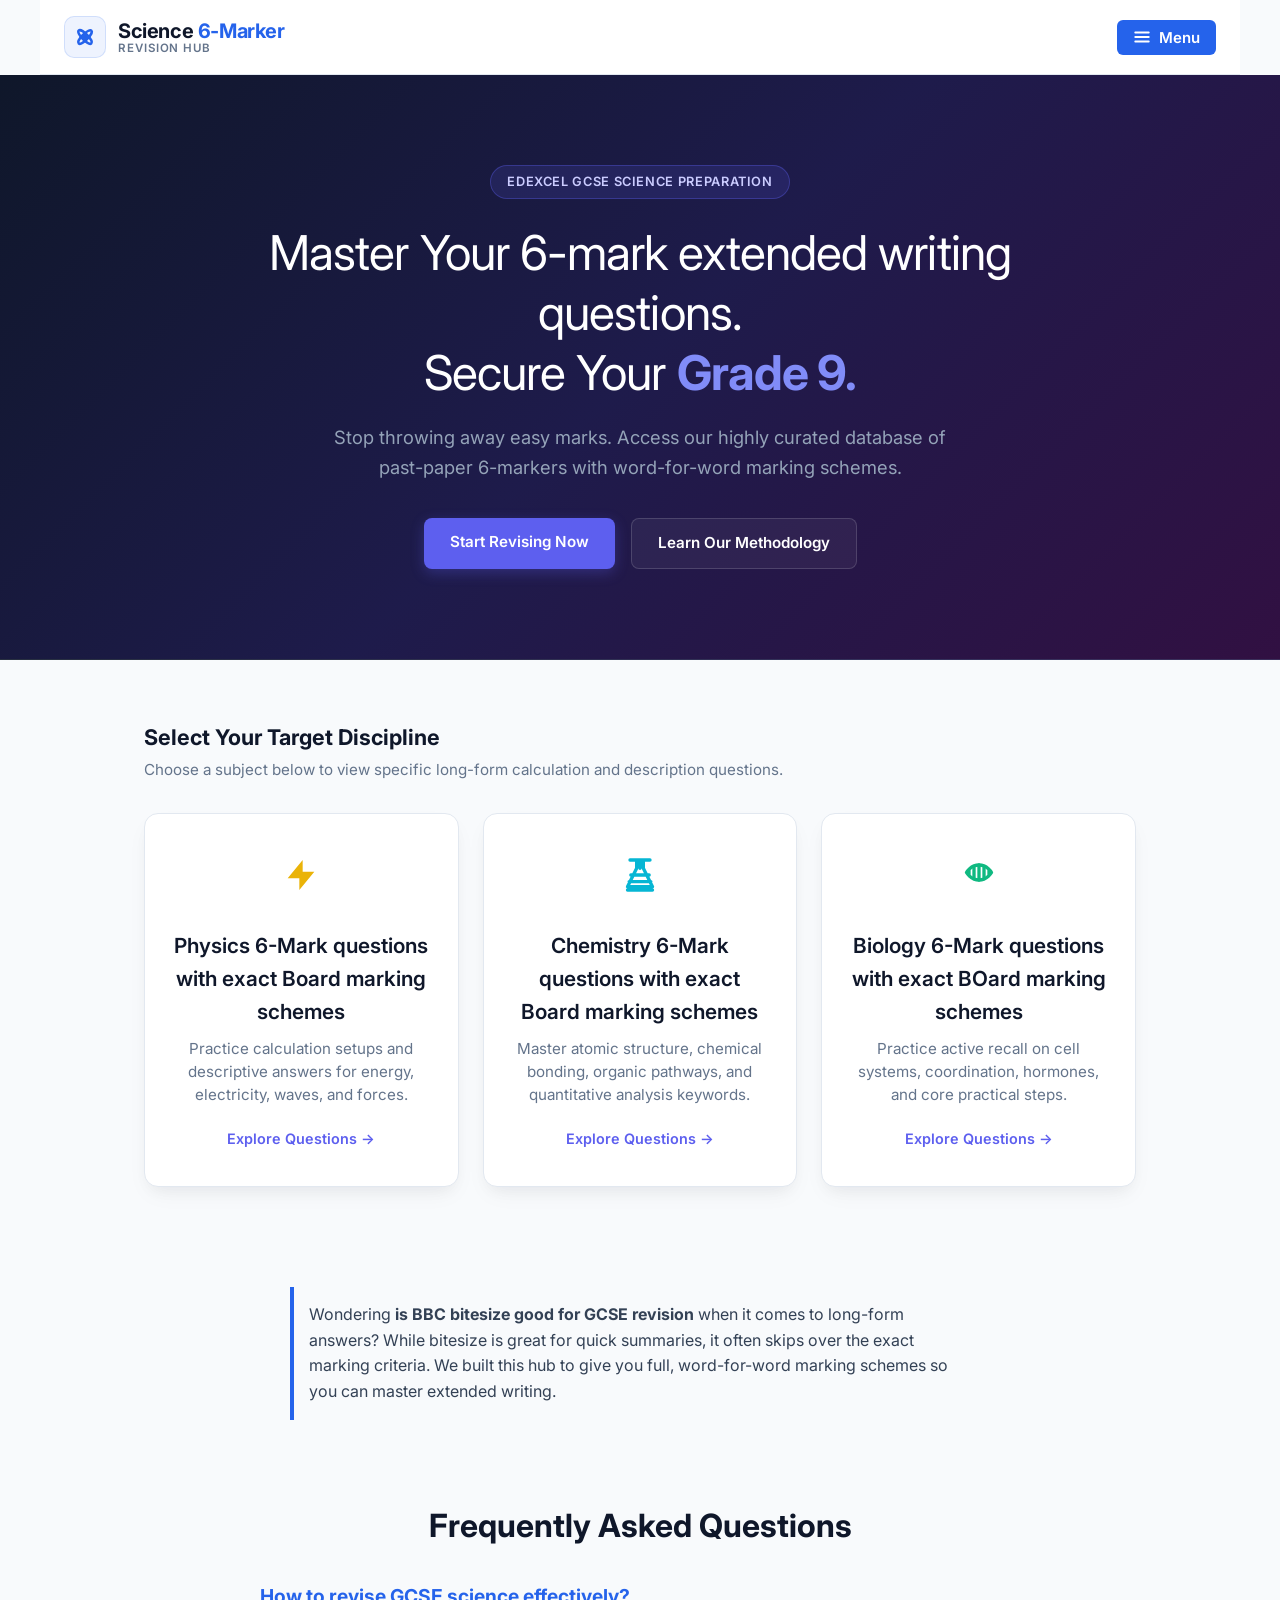
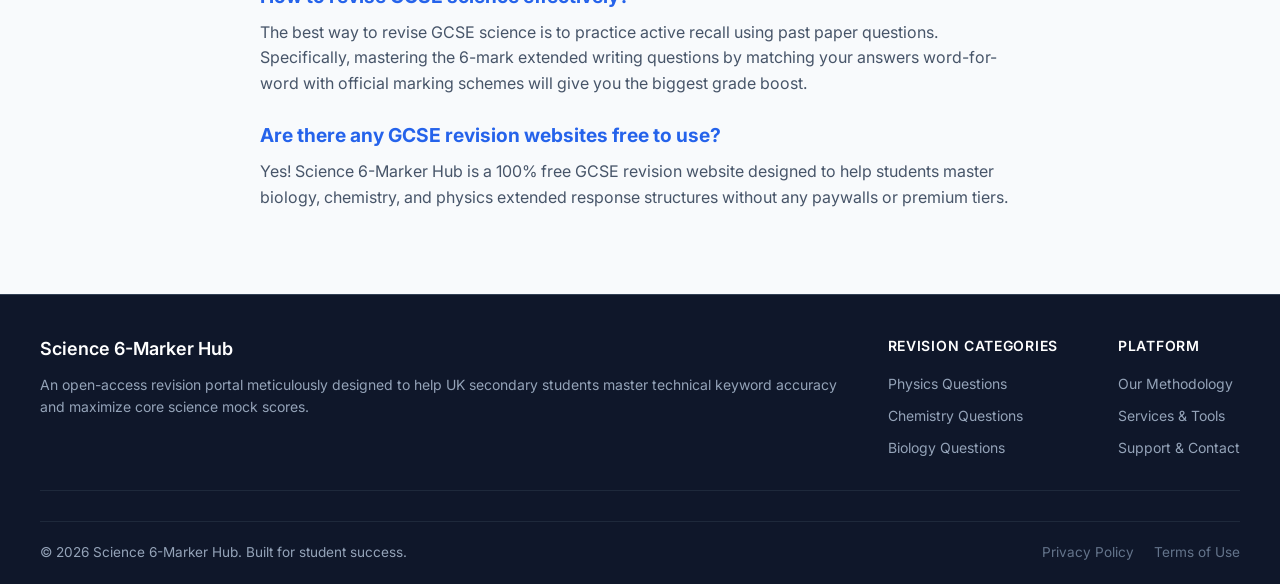
==== commit d04245ba: "Add files via upload" ====
--- a/index.html
+++ b/index.html
@@ -1,6 +1,16 @@
 <!DOCTYPE html>
 <html lang="en">
 <head>
+    <script type="application/ld+json">
+{
+  "@context": "https://schema.org",
+  "@type": "EducationalOrganization",
+  "name": "Science 6-Marker Hub",
+  "url": "https://science6markerhub.com",
+  "description": "Free database of  exact GCSE Science 6-marker questions and marking schemes.",
+  "knowsAbout": ["GCSE Biology", "GCSE Chemistry", "GCSE Physics", "Exam Revision"]
+}
+</script>
     <link rel="icon" type="image/svg+xml" href="favicon.svg">
     <meta charset="UTF-8">
     <meta name="viewport" content="width=device-width, initial-scale=1.0">
@@ -279,7 +289,7 @@
                             <path d="M13 10V3L4 14h7v7l9-11h-7z"/>
                         </svg>
                     </div>
-                    <h2>Physics 6-Markers</h2>
+                    <h2>Physics 6-Mark questions with exact  Board marking schemes</h2>
                     <p>Practice calculation setups and descriptive answers for energy, electricity, waves, and forces.</p>
                     <span class="card-action-link">Explore Questions →</span>
                 </a>
@@ -290,7 +300,7 @@
                             <path d="M6 3h12M12 3v5M4.5 21h15M6.5 12h11M5.5 16h13M10 8l-5.5 11h15L14 8V3h-4z"/>
                         </svg>
                     </div>
-                    <h2>Chemistry 6-Markers</h2>
+                    <h2>Chemistry 6-Mark questions with exact Board marking schemes</h2>
                     <p>Master atomic structure, chemical bonding, organic pathways, and quantitative analysis keywords.</p>
                     <span class="card-action-link">Explore Questions →</span>
                 </a>
@@ -302,14 +312,32 @@
                             <path d="M12 6v9M9 7.5v6M15 7.5v6M6 9.5v2M18 9.5v2"/>
                         </svg>
                     </div>
-                    <h2>Biology 6-Markers</h2>
-                    <p>Practice active recall on cell systems, coordination, bioenergetics, and core practical steps.</p>
+                    <h2>Biology 6-Mark questions with exact BOard marking schemes</h2>
+                    <p>Practice active recall on cell systems, coordination, hormones, and core practical steps.</p>
                     <span class="card-action-link">Explore Questions →</span>
                 </a>
             </main>
         </div>
+        <div class="intro-seo-text" style="max-width: 700px; margin: 20px auto; padding: 15px; border-left: 4px solid #2563eb; background: #f8fafc;">
+        <p style="color: #334155; font-size: 1rem; line-height: 1.6;">
+        Wondering <strong>is BBC bitesize good for GCSE revision</strong> when it comes to long-form answers? While bitesize is great for quick summaries, it often skips over the exact marking criteria. We built this hub to give you full, word-for-word marking schemes so you can master extended writing.
+        </p>
+        </div>
 
     </div> 
+    <section class="faq-section" style="padding: 60px 20px; max-width: 800px; margin: 0 auto;">
+    <h2 style="font-size: 2rem; color: #0f172a; margin-bottom: 30px; text-align: center;">Frequently Asked Questions</h2>
+    
+    <div class="faq-item" style="margin-bottom: 24px;">
+        <h3 style="font-size: 1.2rem; color: #2563eb; margin-bottom: 8px;">How to revise GCSE science effectively?</h3>
+        <p style="color: #475569; line-height: 1.6;">The best way to revise GCSE science is to practice active recall using past paper questions. Specifically, mastering the 6-mark extended writing questions by matching your answers word-for-word with official marking schemes will give you the biggest grade boost.</p>
+    </div>
+
+    <div class="faq-item" style="margin-bottom: 24px;">
+        <h3 style="font-size: 1.2rem; color: #2563eb; margin-bottom: 8px;">Are there any GCSE revision websites free to use?</h3>
+        <p style="color: #475569; line-height: 1.6;">Yes! Science 6-Marker Hub is a 100% free GCSE revision website designed to help students master biology, chemistry, and physics extended response structures without any paywalls or premium tiers.</p>
+    </div>
+</section>
     
     <footer class="site-footer">
         <div class="footer-container">
@@ -335,7 +363,7 @@
         <div class="footer-bottom">
             <p>&copy; 2026 Science 6-Marker Hub. Built for student success.</p>
             <div class="footer-meta-links">
-                <a href="about.html#privacy">Privacy Policy</a>
+                <a href="privacy.html#privacy">Privacy Policy</a>
                 <a href="about.html#terms">Terms of Use</a>
             </div>
         </div>
